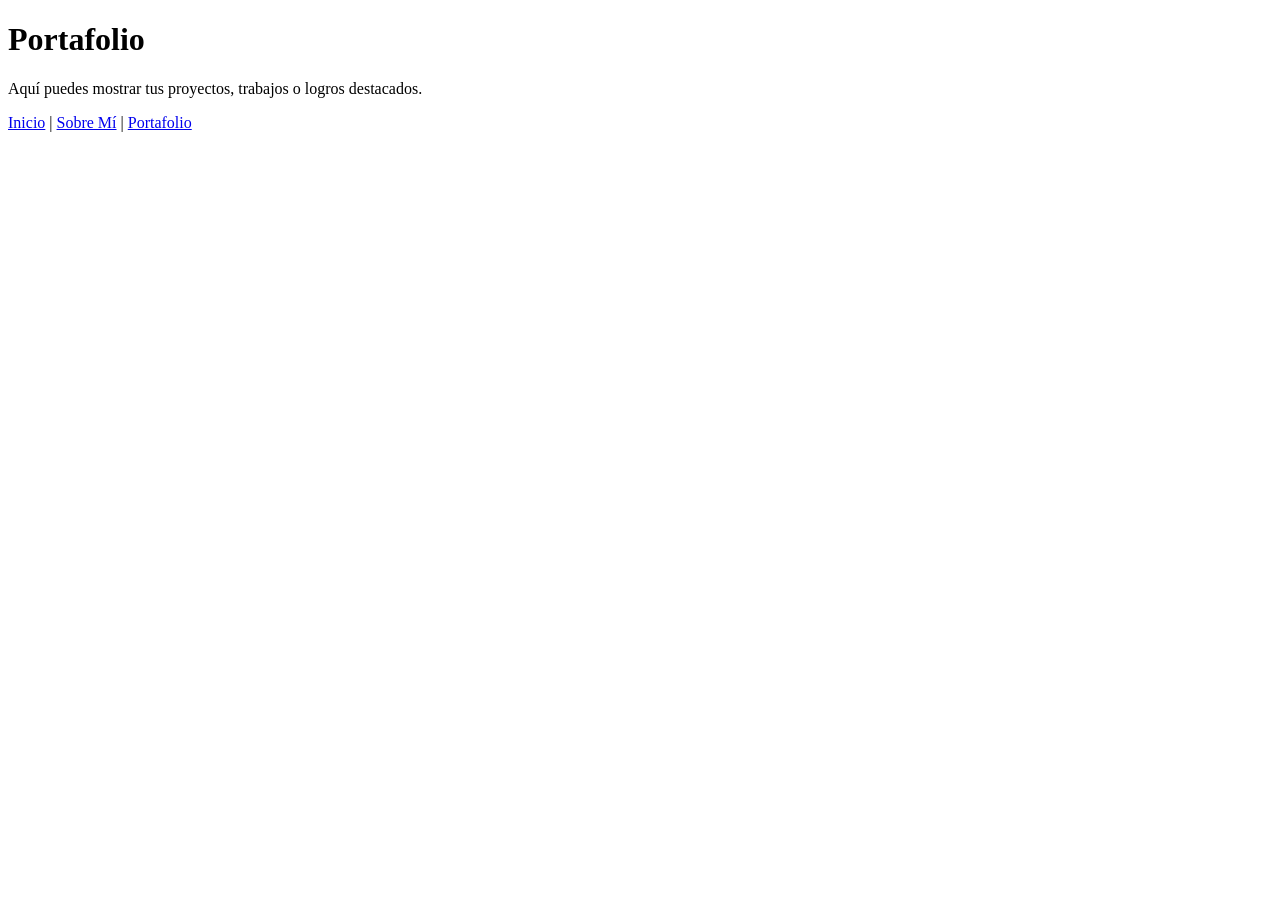
==== portafolio.html @ e0451aa1 "diseño 1" ====
<!DOCTYPE html>
<html lang="es">
<head>
    <meta charset="UTF-8">
    <meta name="viewport" content="width=device-width, initial-scale=1.0">
    <title>Portafolio Profesional</title>
</head>
<body>
    <h1>Portafolio</h1>
    <p>Aquí puedes mostrar tus proyectos, trabajos o logros destacados.</p>
    <nav>
        <a href="index.html">Inicio</a> |
        <a href="sobre-mi.html">Sobre Mí</a> |
        <a href="portafolio.html">Portafolio</a>
    </nav>
</body>
</html>
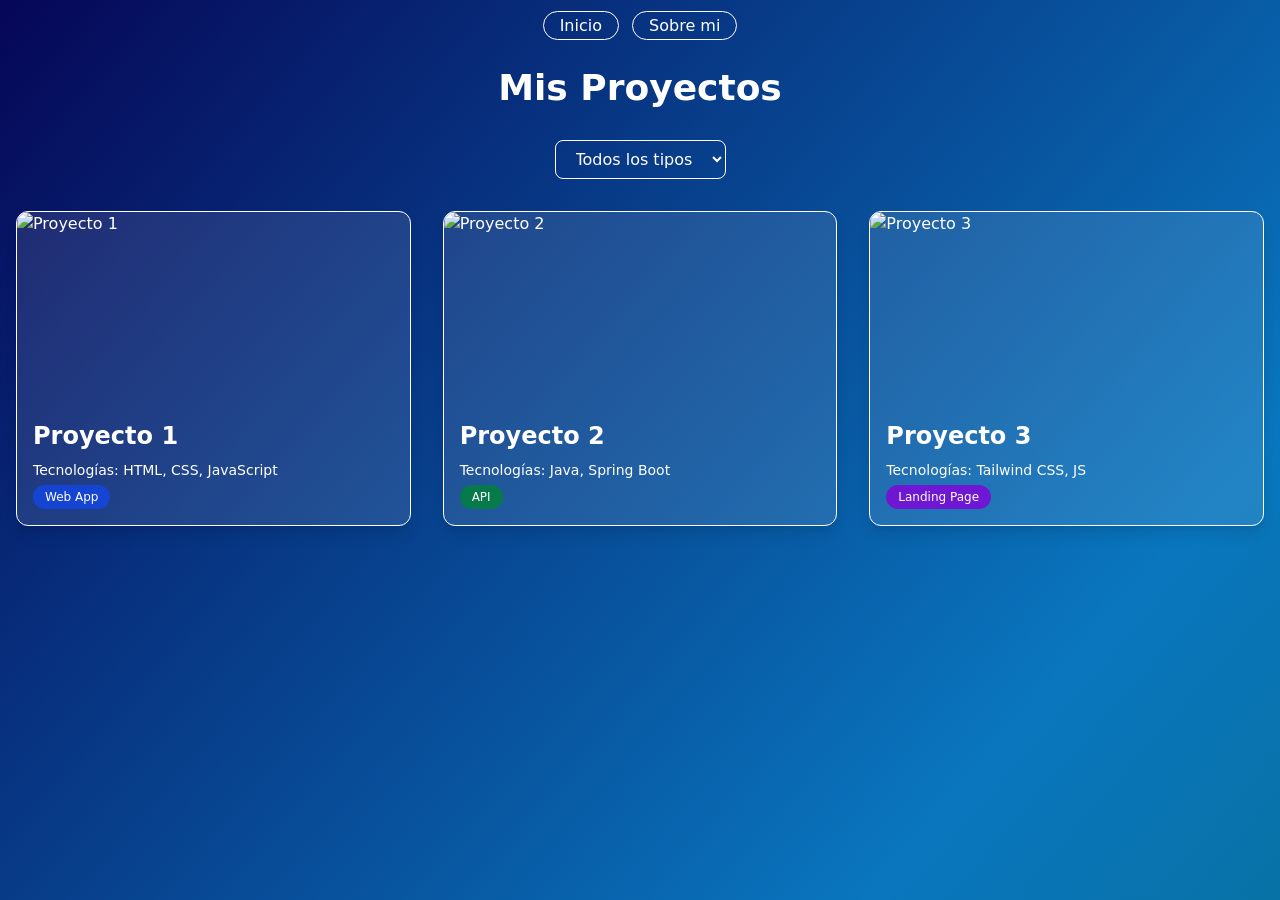
==== commit 8478d7a7: "version 1.3" ====
--- a/portafolio.html
+++ b/portafolio.html
@@ -1,17 +1,98 @@
 <!DOCTYPE html>
-<html lang="es">
+<html lang="en">
 <head>
     <meta charset="UTF-8">
     <meta name="viewport" content="width=device-width, initial-scale=1.0">
     <title>Portafolio Profesional</title>
+    <link rel="stylesheet" href="estilos/output.css">
+    <link href="https://fonts.googleapis.com/css2?family=Montserrat:wght@400;700&display=swap" rel="stylesheet">
+    <style>
+      .font-montserrat { font-family: 'Montserrat', sans-serif; }
+      /* Tailwind custom utilities para animación de fondo */
+      @layer utilities {
+        .bg-gradient-animated {
+          background: linear-gradient(131deg,#060657,#0976be,#04675d,#000000);
+          background-size: 240% 240%;
+        }
+        .animate-gradient-flow {
+          animation: gradient-animation 32s ease infinite;
+        }
+        @keyframes gradient-animation {
+          0% {
+            background-position: 0% 50%;
+          }
+          50% {
+            background-position: 100% 50%;
+          }
+          100% {
+            background-position: 0% 50%;
+          }
+        }
+      }
+    </style>
 </head>
-<body>
-    <h1>Portafolio</h1>
-    <p>Aquí puedes mostrar tus proyectos, trabajos o logros destacados.</p>
-    <nav>
-        <a href="index.html">Inicio</a> |
-        <a href="sobre-mi.html">Sobre Mí</a> |
-        <a href="portafolio.html">Portafolio</a>
-    </nav>
+
+<body class="min-h-screen bg-gradient-animated animate-gradient-flow w-full h-screen font-sans text-white">
+     <div class="flex flex-col items-center text-center h-5 justify-center gap-6">
+         <nav class="mt-8">
+        <a href="index.html" class="px-4 py-1 border border-white rounded-full bg-transparent text-white transition-colors duration-200 hover:bg-white hover:text-blue-900 mr-2">Inicio</a>
+        <a href="sobre-mi.html" class="px-4 py-1 border border-white rounded-full bg-transparent text-white transition-colors duration-200 hover:bg-white hover:text-blue-900">Sobre mi</a>
+      </nav>
+     </div>
+  <div class="container mx-auto py-12 px-4">
+    <h1 class="text-4xl font-bold mb-8 text-center">Mis Proyectos</h1>
+    <div class="flex justify-center mb-8">
+      <select id="filtro-tipo" class="px-4 py-2 rounded-lg border border-white bg-transparent text-white focus:outline-none">
+        <option value="todos">Todos los tipos</option>
+        <option value="Web App">Web App</option>
+        <option value="API">API</option>
+        <option value="Landing Page">Landing Page</option>
+      </select>
+    </div>
+    <div id="proyectos-grid" class="grid grid-cols-1 md:grid-cols-2 lg:grid-cols-3 gap-8">
+      <!-- Tarjeta Proyecto 1 -->
+      <a href="proyecto1.html" data-tipo="Web App" class="proyecto block bg-white/10 border border-white rounded-xl overflow-hidden shadow-lg hover:scale-105 transition-transform cursor-pointer">
+        <img src="./estilos/proyecto1.jpg" alt="Proyecto 1" class="w-full h-48 object-cover">
+        <div class="p-4">
+          <h2 class="text-2xl font-bold mb-2">Proyecto 1</h2>
+          <p class="text-sm mb-1">Tecnologías: HTML, CSS, JavaScript</p>
+          <span class="inline-block bg-blue-700/80 text-white text-xs px-3 py-1 rounded-full">Web App</span>
+        </div>
+      </a>
+      <!-- Tarjeta Proyecto 2 -->
+      <a href="proyecto2.html" data-tipo="API" class="proyecto block bg-white/10 border border-white rounded-xl overflow-hidden shadow-lg hover:scale-105 transition-transform cursor-pointer">
+        <img src="./estilos/proyecto2.jpg" alt="Proyecto 2" class="w-full h-48 object-cover">
+        <div class="p-4">
+          <h2 class="text-2xl font-bold mb-2">Proyecto 2</h2>
+          <p class="text-sm mb-1">Tecnologías: Java, Spring Boot</p>
+          <span class="inline-block bg-green-700/80 text-white text-xs px-3 py-1 rounded-full">API</span>
+        </div>
+      </a>
+      <!-- Tarjeta Proyecto 3 -->
+      <a href="proyecto3.html" data-tipo="Landing Page" class="proyecto block bg-white/10 border border-white rounded-xl overflow-hidden shadow-lg hover:scale-105 transition-transform cursor-pointer">
+        <img src="./estilos/proyecto3.jpg" alt="Proyecto 3" class="w-full h-48 object-cover">
+        <div class="p-4">
+          <h2 class="text-2xl font-bold mb-2">Proyecto 3</h2>
+          <p class="text-sm mb-1">Tecnologías: Tailwind CSS, JS</p>
+          <span class="inline-block bg-purple-700/80 text-white text-xs px-3 py-1 rounded-full">Landing Page</span>
+        </div>
+      </a>
+      <!-- Puedes duplicar y personalizar más tarjetas -->
+    </div>
+  </div>
+  <script>
+    document.getElementById('filtro-tipo').addEventListener('change', function() {
+      const tipo = this.value;
+      document.querySelectorAll('.proyecto').forEach(card => {
+        if (tipo === 'todos' || card.getAttribute('data-tipo') === tipo) {
+          card.style.display = '';
+        } else {
+          card.style.display = 'none';
+        }
+      });
+    });
+  </script>
 </body>
-</html>
+    
+</body>
+</html>
--- a/estilos/output.css
+++ b/estilos/output.css
@@ -0,0 +1,1140 @@
+/*! tailwindcss v4.1.11 | MIT License | https://tailwindcss.com */
+@layer properties;
+@layer theme, base, components, utilities;
+@layer theme {
+  :root, :host {
+    --font-sans: ui-sans-serif, system-ui, sans-serif, "Apple Color Emoji",
+      "Segoe UI Emoji", "Segoe UI Symbol", "Noto Color Emoji";
+    --font-mono: ui-monospace, SFMono-Regular, Menlo, Monaco, Consolas, "Liberation Mono",
+      "Courier New", monospace;
+    --color-amber-300: oklch(87.9% 0.169 91.605);
+    --color-yellow-400: oklch(85.2% 0.199 91.936);
+    --color-green-700: oklch(52.7% 0.154 150.069);
+    --color-cyan-400: oklch(78.9% 0.154 211.53);
+    --color-cyan-500: oklch(71.5% 0.143 215.221);
+    --color-blue-300: oklch(80.9% 0.105 251.813);
+    --color-blue-600: oklch(54.6% 0.245 262.881);
+    --color-blue-700: oklch(48.8% 0.243 264.376);
+    --color-blue-900: oklch(37.9% 0.146 265.522);
+    --color-purple-700: oklch(49.6% 0.265 301.924);
+    --color-pink-500: oklch(65.6% 0.241 354.308);
+    --color-gray-50: oklch(98.5% 0.002 247.839);
+    --color-gray-200: oklch(92.8% 0.006 264.531);
+    --color-gray-400: oklch(70.7% 0.022 261.325);
+    --color-gray-800: oklch(27.8% 0.033 256.848);
+    --color-black: #000;
+    --color-white: #fff;
+    --spacing: 0.25rem;
+    --container-xl: 36rem;
+    --container-2xl: 42rem;
+    --container-3xl: 48rem;
+    --container-4xl: 56rem;
+    --container-7xl: 80rem;
+    --text-xs: 0.75rem;
+    --text-xs--line-height: calc(1 / 0.75);
+    --text-sm: 0.875rem;
+    --text-sm--line-height: calc(1.25 / 0.875);
+    --text-lg: 1.125rem;
+    --text-lg--line-height: calc(1.75 / 1.125);
+    --text-xl: 1.25rem;
+    --text-xl--line-height: calc(1.75 / 1.25);
+    --text-2xl: 1.5rem;
+    --text-2xl--line-height: calc(2 / 1.5);
+    --text-4xl: 2.25rem;
+    --text-4xl--line-height: calc(2.5 / 2.25);
+    --text-5xl: 3rem;
+    --text-5xl--line-height: 1;
+    --font-weight-bold: 700;
+    --radius-sm: 0.25rem;
+    --radius-lg: 0.5rem;
+    --radius-xl: 0.75rem;
+    --radius-2xl: 1rem;
+    --default-transition-duration: 150ms;
+    --default-transition-timing-function: cubic-bezier(0.4, 0, 0.2, 1);
+    --default-font-family: var(--font-sans);
+    --default-mono-font-family: var(--font-mono);
+  }
+}
+@layer base {
+  *, ::after, ::before, ::backdrop, ::file-selector-button {
+    box-sizing: border-box;
+    margin: 0;
+    padding: 0;
+    border: 0 solid;
+  }
+  html, :host {
+    line-height: 1.5;
+    -webkit-text-size-adjust: 100%;
+    tab-size: 4;
+    font-family: var(--default-font-family, ui-sans-serif, system-ui, sans-serif, "Apple Color Emoji", "Segoe UI Emoji", "Segoe UI Symbol", "Noto Color Emoji");
+    font-feature-settings: var(--default-font-feature-settings, normal);
+    font-variation-settings: var(--default-font-variation-settings, normal);
+    -webkit-tap-highlight-color: transparent;
+  }
+  hr {
+    height: 0;
+    color: inherit;
+    border-top-width: 1px;
+  }
+  abbr:where([title]) {
+    -webkit-text-decoration: underline dotted;
+    text-decoration: underline dotted;
+  }
+  h1, h2, h3, h4, h5, h6 {
+    font-size: inherit;
+    font-weight: inherit;
+  }
+  a {
+    color: inherit;
+    -webkit-text-decoration: inherit;
+    text-decoration: inherit;
+  }
+  b, strong {
+    font-weight: bolder;
+  }
+  code, kbd, samp, pre {
+    font-family: var(--default-mono-font-family, ui-monospace, SFMono-Regular, Menlo, Monaco, Consolas, "Liberation Mono", "Courier New", monospace);
+    font-feature-settings: var(--default-mono-font-feature-settings, normal);
+    font-variation-settings: var(--default-mono-font-variation-settings, normal);
+    font-size: 1em;
+  }
+  small {
+    font-size: 80%;
+  }
+  sub, sup {
+    font-size: 75%;
+    line-height: 0;
+    position: relative;
+    vertical-align: baseline;
+  }
+  sub {
+    bottom: -0.25em;
+  }
+  sup {
+    top: -0.5em;
+  }
+  table {
+    text-indent: 0;
+    border-color: inherit;
+    border-collapse: collapse;
+  }
+  :-moz-focusring {
+    outline: auto;
+  }
+  progress {
+    vertical-align: baseline;
+  }
+  summary {
+    display: list-item;
+  }
+  ol, ul, menu {
+    list-style: none;
+  }
+  img, svg, video, canvas, audio, iframe, embed, object {
+    display: block;
+    vertical-align: middle;
+  }
+  img, video {
+    max-width: 100%;
+    height: auto;
+  }
+  button, input, select, optgroup, textarea, ::file-selector-button {
+    font: inherit;
+    font-feature-settings: inherit;
+    font-variation-settings: inherit;
+    letter-spacing: inherit;
+    color: inherit;
+    border-radius: 0;
+    background-color: transparent;
+    opacity: 1;
+  }
+  :where(select:is([multiple], [size])) optgroup {
+    font-weight: bolder;
+  }
+  :where(select:is([multiple], [size])) optgroup option {
+    padding-inline-start: 20px;
+  }
+  ::file-selector-button {
+    margin-inline-end: 4px;
+  }
+  ::placeholder {
+    opacity: 1;
+  }
+  @supports (not (-webkit-appearance: -apple-pay-button))  or (contain-intrinsic-size: 1px) {
+    ::placeholder {
+      color: currentcolor;
+      @supports (color: color-mix(in lab, red, red)) {
+        color: color-mix(in oklab, currentcolor 50%, transparent);
+      }
+    }
+  }
+  textarea {
+    resize: vertical;
+  }
+  ::-webkit-search-decoration {
+    -webkit-appearance: none;
+  }
+  ::-webkit-date-and-time-value {
+    min-height: 1lh;
+    text-align: inherit;
+  }
+  ::-webkit-datetime-edit {
+    display: inline-flex;
+  }
+  ::-webkit-datetime-edit-fields-wrapper {
+    padding: 0;
+  }
+  ::-webkit-datetime-edit, ::-webkit-datetime-edit-year-field, ::-webkit-datetime-edit-month-field, ::-webkit-datetime-edit-day-field, ::-webkit-datetime-edit-hour-field, ::-webkit-datetime-edit-minute-field, ::-webkit-datetime-edit-second-field, ::-webkit-datetime-edit-millisecond-field, ::-webkit-datetime-edit-meridiem-field {
+    padding-block: 0;
+  }
+  :-moz-ui-invalid {
+    box-shadow: none;
+  }
+  button, input:where([type="button"], [type="reset"], [type="submit"]), ::file-selector-button {
+    appearance: button;
+  }
+  ::-webkit-inner-spin-button, ::-webkit-outer-spin-button {
+    height: auto;
+  }
+  [hidden]:where(:not([hidden="until-found"])) {
+    display: none !important;
+  }
+}
+@layer utilities {
+  .fixed {
+    position: fixed;
+  }
+  .bottom-0 {
+    bottom: calc(var(--spacing) * 0);
+  }
+  .left-0 {
+    left: calc(var(--spacing) * 0);
+  }
+  .z-10 {
+    z-index: 10;
+  }
+  .container {
+    width: 100%;
+    @media (width >= 40rem) {
+      max-width: 40rem;
+    }
+    @media (width >= 48rem) {
+      max-width: 48rem;
+    }
+    @media (width >= 64rem) {
+      max-width: 64rem;
+    }
+    @media (width >= 80rem) {
+      max-width: 80rem;
+    }
+    @media (width >= 96rem) {
+      max-width: 96rem;
+    }
+  }
+  .mx-1 {
+    margin-inline: calc(var(--spacing) * 1);
+  }
+  .mx-auto {
+    margin-inline: auto;
+  }
+  .my-1 {
+    margin-block: calc(var(--spacing) * 1);
+  }
+  .my-2 {
+    margin-block: calc(var(--spacing) * 2);
+  }
+  .my-6 {
+    margin-block: calc(var(--spacing) * 6);
+  }
+  .mt-2 {
+    margin-top: calc(var(--spacing) * 2);
+  }
+  .mt-4 {
+    margin-top: calc(var(--spacing) * 4);
+  }
+  .mt-8 {
+    margin-top: calc(var(--spacing) * 8);
+  }
+  .mt-20 {
+    margin-top: calc(var(--spacing) * 20);
+  }
+  .mt-44 {
+    margin-top: calc(var(--spacing) * 44);
+  }
+  .mr-2 {
+    margin-right: calc(var(--spacing) * 2);
+  }
+  .mr-3 {
+    margin-right: calc(var(--spacing) * 3);
+  }
+  .mb-1 {
+    margin-bottom: calc(var(--spacing) * 1);
+  }
+  .mb-2 {
+    margin-bottom: calc(var(--spacing) * 2);
+  }
+  .mb-4 {
+    margin-bottom: calc(var(--spacing) * 4);
+  }
+  .mb-6 {
+    margin-bottom: calc(var(--spacing) * 6);
+  }
+  .mb-8 {
+    margin-bottom: calc(var(--spacing) * 8);
+  }
+  .mb-\[25px\] {
+    margin-bottom: 25px;
+  }
+  .block {
+    display: block;
+  }
+  .flex {
+    display: flex;
+  }
+  .grid {
+    display: grid;
+  }
+  .hidden {
+    display: none;
+  }
+  .inline-block {
+    display: inline-block;
+  }
+  .table {
+    display: table;
+  }
+  .h-1 {
+    height: calc(var(--spacing) * 1);
+  }
+  .h-4 {
+    height: calc(var(--spacing) * 4);
+  }
+  .h-5 {
+    height: calc(var(--spacing) * 5);
+  }
+  .h-6 {
+    height: calc(var(--spacing) * 6);
+  }
+  .h-10 {
+    height: calc(var(--spacing) * 10);
+  }
+  .h-12 {
+    height: calc(var(--spacing) * 12);
+  }
+  .h-20 {
+    height: calc(var(--spacing) * 20);
+  }
+  .h-28 {
+    height: calc(var(--spacing) * 28);
+  }
+  .h-30 {
+    height: calc(var(--spacing) * 30);
+  }
+  .h-32 {
+    height: calc(var(--spacing) * 32);
+  }
+  .h-40 {
+    height: calc(var(--spacing) * 40);
+  }
+  .h-48 {
+    height: calc(var(--spacing) * 48);
+  }
+  .h-60 {
+    height: calc(var(--spacing) * 60);
+  }
+  .h-80 {
+    height: calc(var(--spacing) * 80);
+  }
+  .h-96 {
+    height: calc(var(--spacing) * 96);
+  }
+  .h-100 {
+    height: calc(var(--spacing) * 100);
+  }
+  .h-442 {
+    height: calc(var(--spacing) * 442);
+  }
+  .h-\[30rem\] {
+    height: 30rem;
+  }
+  .h-full {
+    height: 100%;
+  }
+  .h-screen {
+    height: 100vh;
+  }
+  .min-h-screen {
+    min-height: 100vh;
+  }
+  .w-2 {
+    width: calc(var(--spacing) * 2);
+  }
+  .w-2xl {
+    width: var(--container-2xl);
+  }
+  .w-3xl {
+    width: var(--container-3xl);
+  }
+  .w-4xl {
+    width: var(--container-4xl);
+  }
+  .w-5 {
+    width: calc(var(--spacing) * 5);
+  }
+  .w-6 {
+    width: calc(var(--spacing) * 6);
+  }
+  .w-7xl {
+    width: var(--container-7xl);
+  }
+  .w-10 {
+    width: calc(var(--spacing) * 10);
+  }
+  .w-12 {
+    width: calc(var(--spacing) * 12);
+  }
+  .w-20 {
+    width: calc(var(--spacing) * 20);
+  }
+  .w-28 {
+    width: calc(var(--spacing) * 28);
+  }
+  .w-32 {
+    width: calc(var(--spacing) * 32);
+  }
+  .w-40 {
+    width: calc(var(--spacing) * 40);
+  }
+  .w-60 {
+    width: calc(var(--spacing) * 60);
+  }
+  .w-80 {
+    width: calc(var(--spacing) * 80);
+  }
+  .w-\[25rem\] {
+    width: 25rem;
+  }
+  .w-fit {
+    width: fit-content;
+  }
+  .w-full {
+    width: 100%;
+  }
+  .w-max {
+    width: max-content;
+  }
+  .max-w-2xl {
+    max-width: var(--container-2xl);
+  }
+  .max-w-3xl {
+    max-width: var(--container-3xl);
+  }
+  .max-w-6 {
+    max-width: calc(var(--spacing) * 6);
+  }
+  .max-w-7xl {
+    max-width: var(--container-7xl);
+  }
+  .max-w-60 {
+    max-width: calc(var(--spacing) * 60);
+  }
+  .max-w-85 {
+    max-width: calc(var(--spacing) * 85);
+  }
+  .max-w-96 {
+    max-width: calc(var(--spacing) * 96);
+  }
+  .max-w-xl {
+    max-width: var(--container-xl);
+  }
+  .border-collapse {
+    border-collapse: collapse;
+  }
+  .cursor-pointer {
+    cursor: pointer;
+  }
+  .resize {
+    resize: both;
+  }
+  .list-inside {
+    list-style-position: inside;
+  }
+  .list-decimal {
+    list-style-type: decimal;
+  }
+  .list-disc {
+    list-style-type: disc;
+  }
+  .grid-cols-1 {
+    grid-template-columns: repeat(1, minmax(0, 1fr));
+  }
+  .flex-col {
+    flex-direction: column;
+  }
+  .items-center {
+    align-items: center;
+  }
+  .items-start {
+    align-items: flex-start;
+  }
+  .justify-center {
+    justify-content: center;
+  }
+  .gap-2 {
+    gap: calc(var(--spacing) * 2);
+  }
+  .gap-4 {
+    gap: calc(var(--spacing) * 4);
+  }
+  .gap-6 {
+    gap: calc(var(--spacing) * 6);
+  }
+  .gap-8 {
+    gap: calc(var(--spacing) * 8);
+  }
+  .overflow-hidden {
+    overflow: hidden;
+  }
+  .rounded {
+    border-radius: 0.25rem;
+  }
+  .rounded-full {
+    border-radius: calc(infinity * 1px);
+  }
+  .rounded-lg {
+    border-radius: var(--radius-lg);
+  }
+  .rounded-xl {
+    border-radius: var(--radius-xl);
+  }
+  .rounded-l-2xl {
+    border-top-left-radius: var(--radius-2xl);
+    border-bottom-left-radius: var(--radius-2xl);
+  }
+  .rounded-l-xl {
+    border-top-left-radius: var(--radius-xl);
+    border-bottom-left-radius: var(--radius-xl);
+  }
+  .rounded-r {
+    border-top-right-radius: 0.25rem;
+    border-bottom-right-radius: 0.25rem;
+  }
+  .rounded-r-2xl {
+    border-top-right-radius: var(--radius-2xl);
+    border-bottom-right-radius: var(--radius-2xl);
+  }
+  .rounded-tr-sm {
+    border-top-right-radius: var(--radius-sm);
+  }
+  .rounded-b-full {
+    border-bottom-right-radius: calc(infinity * 1px);
+    border-bottom-left-radius: calc(infinity * 1px);
+  }
+  .border {
+    border-style: var(--tw-border-style);
+    border-width: 1px;
+  }
+  .border-4 {
+    border-style: var(--tw-border-style);
+    border-width: 4px;
+  }
+  .border-white {
+    border-color: var(--color-white);
+  }
+  .border-b-gray-50 {
+    border-bottom-color: var(--color-gray-50);
+  }
+  .border-b-gray-200 {
+    border-bottom-color: var(--color-gray-200);
+  }
+  .bg-amber-300 {
+    background-color: var(--color-amber-300);
+  }
+  .bg-black {
+    background-color: var(--color-black);
+  }
+  .bg-blue-300 {
+    background-color: var(--color-blue-300);
+  }
+  .bg-blue-600 {
+    background-color: var(--color-blue-600);
+  }
+  .bg-blue-700 {
+    background-color: var(--color-blue-700);
+  }
+  .bg-blue-700\/80 {
+    background-color: color-mix(in srgb, oklch(48.8% 0.243 264.376) 80%, transparent);
+    @supports (color: color-mix(in lab, red, red)) {
+      background-color: color-mix(in oklab, var(--color-blue-700) 80%, transparent);
+    }
+  }
+  .bg-cyan-400 {
+    background-color: var(--color-cyan-400);
+  }
+  .bg-cyan-400\/80 {
+    background-color: color-mix(in srgb, oklch(78.9% 0.154 211.53) 80%, transparent);
+    @supports (color: color-mix(in lab, red, red)) {
+      background-color: color-mix(in oklab, var(--color-cyan-400) 80%, transparent);
+    }
+  }
+  .bg-cyan-500 {
+    background-color: var(--color-cyan-500);
+  }
+  .bg-gray-800 {
+    background-color: var(--color-gray-800);
+  }
+  .bg-green-700 {
+    background-color: var(--color-green-700);
+  }
+  .bg-green-700\/80 {
+    background-color: color-mix(in srgb, oklch(52.7% 0.154 150.069) 80%, transparent);
+    @supports (color: color-mix(in lab, red, red)) {
+      background-color: color-mix(in oklab, var(--color-green-700) 80%, transparent);
+    }
+  }
+  .bg-purple-700 {
+    background-color: var(--color-purple-700);
+  }
+  .bg-purple-700\/80 {
+    background-color: color-mix(in srgb, oklch(49.6% 0.265 301.924) 80%, transparent);
+    @supports (color: color-mix(in lab, red, red)) {
+      background-color: color-mix(in oklab, var(--color-purple-700) 80%, transparent);
+    }
+  }
+  .bg-transparent {
+    background-color: transparent;
+  }
+  .bg-white {
+    background-color: var(--color-white);
+  }
+  .bg-white\/10 {
+    background-color: color-mix(in srgb, #fff 10%, transparent);
+    @supports (color: color-mix(in lab, red, red)) {
+      background-color: color-mix(in oklab, var(--color-white) 10%, transparent);
+    }
+  }
+  .bg-gradient-to-tr {
+    --tw-gradient-position: to top right in oklab;
+    background-image: linear-gradient(var(--tw-gradient-stops));
+  }
+  .bg-\[radial-gradient\(circle_at_50\%_50\%\,_\#000_0\%\,_\#0a2342_60\%\,_\#3a8dde_100\%\)\] {
+    background-image: radial-gradient(circle at 50% 50%, #000 0%, #0a2342 60%, #3a8dde 100%);
+  }
+  .bg-\[radial-gradient\(circle_at_50\%_50\%\,_\#3a8dde_0\%\,_\#0a2342_60\%\,_\#000_100\%\)\] {
+    background-image: radial-gradient(circle at 50% 50%, #3a8dde 0%, #0a2342 60%, #000 100%);
+  }
+  .bg-\[radial-gradient\(circle_at_50\%_50\%\,_\#4fd1ff_0\%\,_\#3a8dde_50\%\,_\#0a2342_100\%\)\] {
+    background-image: radial-gradient(circle at 50% 50%, #4fd1ff 0%, #3a8dde 50%, #0a2342 100%);
+  }
+  .from-pink-500 {
+    --tw-gradient-from: var(--color-pink-500);
+    --tw-gradient-stops: var(--tw-gradient-via-stops, var(--tw-gradient-position), var(--tw-gradient-from) var(--tw-gradient-from-position), var(--tw-gradient-to) var(--tw-gradient-to-position));
+  }
+  .to-yellow-400 {
+    --tw-gradient-to: var(--color-yellow-400);
+    --tw-gradient-stops: var(--tw-gradient-via-stops, var(--tw-gradient-position), var(--tw-gradient-from) var(--tw-gradient-from-position), var(--tw-gradient-to) var(--tw-gradient-to-position));
+  }
+  .mask-y-to-2 {
+    mask-image: var(--tw-mask-linear), var(--tw-mask-radial), var(--tw-mask-conic);
+    mask-composite: intersect;
+    --tw-mask-linear: var(--tw-mask-left), var(--tw-mask-right), var(--tw-mask-bottom), var(--tw-mask-top);
+    --tw-mask-top: linear-gradient(to top, var(--tw-mask-top-from-color) var(--tw-mask-top-from-position), var(--tw-mask-top-to-color) var(--tw-mask-top-to-position));
+    --tw-mask-top-to-position: calc(var(--spacing) * 2);
+    --tw-mask-bottom: linear-gradient(to bottom, var(--tw-mask-bottom-from-color) var(--tw-mask-bottom-from-position), var(--tw-mask-bottom-to-color) var(--tw-mask-bottom-to-position));
+    --tw-mask-bottom-to-position: calc(var(--spacing) * 2);
+  }
+  .object-cover {
+    object-fit: cover;
+  }
+  .p-1 {
+    padding: calc(var(--spacing) * 1);
+  }
+  .p-4 {
+    padding: calc(var(--spacing) * 4);
+  }
+  .p-6 {
+    padding: calc(var(--spacing) * 6);
+  }
+  .px-3 {
+    padding-inline: calc(var(--spacing) * 3);
+  }
+  .px-4 {
+    padding-inline: calc(var(--spacing) * 4);
+  }
+  .px-6 {
+    padding-inline: calc(var(--spacing) * 6);
+  }
+  .px-8 {
+    padding-inline: calc(var(--spacing) * 8);
+  }
+  .py-1 {
+    padding-block: calc(var(--spacing) * 1);
+  }
+  .py-2 {
+    padding-block: calc(var(--spacing) * 2);
+  }
+  .py-12 {
+    padding-block: calc(var(--spacing) * 12);
+  }
+  .pb-8 {
+    padding-bottom: calc(var(--spacing) * 8);
+  }
+  .text-center {
+    text-align: center;
+  }
+  .text-left {
+    text-align: left;
+  }
+  .font-sans {
+    font-family: var(--font-sans);
+  }
+  .text-2xl {
+    font-size: var(--text-2xl);
+    line-height: var(--tw-leading, var(--text-2xl--line-height));
+  }
+  .text-4xl {
+    font-size: var(--text-4xl);
+    line-height: var(--tw-leading, var(--text-4xl--line-height));
+  }
+  .text-5xl {
+    font-size: var(--text-5xl);
+    line-height: var(--tw-leading, var(--text-5xl--line-height));
+  }
+  .text-lg {
+    font-size: var(--text-lg);
+    line-height: var(--tw-leading, var(--text-lg--line-height));
+  }
+  .text-sm {
+    font-size: var(--text-sm);
+    line-height: var(--tw-leading, var(--text-sm--line-height));
+  }
+  .text-xl {
+    font-size: var(--text-xl);
+    line-height: var(--tw-leading, var(--text-xl--line-height));
+  }
+  .text-xs {
+    font-size: var(--text-xs);
+    line-height: var(--tw-leading, var(--text-xs--line-height));
+  }
+  .font-bold {
+    --tw-font-weight: var(--font-weight-bold);
+    font-weight: var(--font-weight-bold);
+  }
+  .break-keep {
+    word-break: keep-all;
+  }
+  .text-gray-400 {
+    color: var(--color-gray-400);
+  }
+  .text-white {
+    color: var(--color-white);
+  }
+  .underline {
+    text-decoration-line: underline;
+  }
+  .shadow-lg {
+    --tw-shadow: 0 10px 15px -3px var(--tw-shadow-color, rgb(0 0 0 / 0.1)), 0 4px 6px -4px var(--tw-shadow-color, rgb(0 0 0 / 0.1));
+    box-shadow: var(--tw-inset-shadow), var(--tw-inset-ring-shadow), var(--tw-ring-offset-shadow), var(--tw-ring-shadow), var(--tw-shadow);
+  }
+  .outline {
+    outline-style: var(--tw-outline-style);
+    outline-width: 1px;
+  }
+  .transition-colors {
+    transition-property: color, background-color, border-color, outline-color, text-decoration-color, fill, stroke, --tw-gradient-from, --tw-gradient-via, --tw-gradient-to;
+    transition-timing-function: var(--tw-ease, var(--default-transition-timing-function));
+    transition-duration: var(--tw-duration, var(--default-transition-duration));
+  }
+  .transition-transform {
+    transition-property: transform, translate, scale, rotate;
+    transition-timing-function: var(--tw-ease, var(--default-transition-timing-function));
+    transition-duration: var(--tw-duration, var(--default-transition-duration));
+  }
+  .duration-200 {
+    --tw-duration: 200ms;
+    transition-duration: 200ms;
+  }
+  .hover\:scale-105 {
+    &:hover {
+      @media (hover: hover) {
+        --tw-scale-x: 105%;
+        --tw-scale-y: 105%;
+        --tw-scale-z: 105%;
+        scale: var(--tw-scale-x) var(--tw-scale-y);
+      }
+    }
+  }
+  .hover\:scale-110 {
+    &:hover {
+      @media (hover: hover) {
+        --tw-scale-x: 110%;
+        --tw-scale-y: 110%;
+        --tw-scale-z: 110%;
+        scale: var(--tw-scale-x) var(--tw-scale-y);
+      }
+    }
+  }
+  .hover\:bg-white {
+    &:hover {
+      @media (hover: hover) {
+        background-color: var(--color-white);
+      }
+    }
+  }
+  .hover\:text-blue-900 {
+    &:hover {
+      @media (hover: hover) {
+        color: var(--color-blue-900);
+      }
+    }
+  }
+  .hover\:underline {
+    &:hover {
+      @media (hover: hover) {
+        text-decoration-line: underline;
+      }
+    }
+  }
+  .focus\:outline-none {
+    &:focus {
+      --tw-outline-style: none;
+      outline-style: none;
+    }
+  }
+  .md\:w-2\/3 {
+    @media (width >= 48rem) {
+      width: calc(2/3 * 100%);
+    }
+  }
+  .md\:w-72 {
+    @media (width >= 48rem) {
+      width: calc(var(--spacing) * 72);
+    }
+  }
+  .md\:w-96 {
+    @media (width >= 48rem) {
+      width: calc(var(--spacing) * 96);
+    }
+  }
+  .md\:grid-cols-2 {
+    @media (width >= 48rem) {
+      grid-template-columns: repeat(2, minmax(0, 1fr));
+    }
+  }
+  .md\:flex-row {
+    @media (width >= 48rem) {
+      flex-direction: row;
+    }
+  }
+  .lg\:-mt-1 {
+    @media (width >= 64rem) {
+      margin-top: calc(var(--spacing) * -1);
+    }
+  }
+  .lg\:-mt-10 {
+    @media (width >= 64rem) {
+      margin-top: calc(var(--spacing) * -10);
+    }
+  }
+  .lg\:-mt-12 {
+    @media (width >= 64rem) {
+      margin-top: calc(var(--spacing) * -12);
+    }
+  }
+  .lg\:-mt-14 {
+    @media (width >= 64rem) {
+      margin-top: calc(var(--spacing) * -14);
+    }
+  }
+  .lg\:-mt-16 {
+    @media (width >= 64rem) {
+      margin-top: calc(var(--spacing) * -16);
+    }
+  }
+  .lg\:-mt-20 {
+    @media (width >= 64rem) {
+      margin-top: calc(var(--spacing) * -20);
+    }
+  }
+  .lg\:-mt-24 {
+    @media (width >= 64rem) {
+      margin-top: calc(var(--spacing) * -24);
+    }
+  }
+  .lg\:w-1\/2 {
+    @media (width >= 64rem) {
+      width: calc(1/2 * 100%);
+    }
+  }
+  .lg\:grid-cols-3 {
+    @media (width >= 64rem) {
+      grid-template-columns: repeat(3, minmax(0, 1fr));
+    }
+  }
+}
+@property --tw-border-style {
+  syntax: "*";
+  inherits: false;
+  initial-value: solid;
+}
+@property --tw-gradient-position {
+  syntax: "*";
+  inherits: false;
+}
+@property --tw-gradient-from {
+  syntax: "<color>";
+  inherits: false;
+  initial-value: #0000;
+}
+@property --tw-gradient-via {
+  syntax: "<color>";
+  inherits: false;
+  initial-value: #0000;
+}
+@property --tw-gradient-to {
+  syntax: "<color>";
+  inherits: false;
+  initial-value: #0000;
+}
+@property --tw-gradient-stops {
+  syntax: "*";
+  inherits: false;
+}
+@property --tw-gradient-via-stops {
+  syntax: "*";
+  inherits: false;
+}
+@property --tw-gradient-from-position {
+  syntax: "<length-percentage>";
+  inherits: false;
+  initial-value: 0%;
+}
+@property --tw-gradient-via-position {
+  syntax: "<length-percentage>";
+  inherits: false;
+  initial-value: 50%;
+}
+@property --tw-gradient-to-position {
+  syntax: "<length-percentage>";
+  inherits: false;
+  initial-value: 100%;
+}
+@property --tw-mask-linear {
+  syntax: "*";
+  inherits: false;
+  initial-value: linear-gradient(#fff, #fff);
+}
+@property --tw-mask-radial {
+  syntax: "*";
+  inherits: false;
+  initial-value: linear-gradient(#fff, #fff);
+}
+@property --tw-mask-conic {
+  syntax: "*";
+  inherits: false;
+  initial-value: linear-gradient(#fff, #fff);
+}
+@property --tw-mask-left {
+  syntax: "*";
+  inherits: false;
+  initial-value: linear-gradient(#fff, #fff);
+}
+@property --tw-mask-right {
+  syntax: "*";
+  inherits: false;
+  initial-value: linear-gradient(#fff, #fff);
+}
+@property --tw-mask-bottom {
+  syntax: "*";
+  inherits: false;
+  initial-value: linear-gradient(#fff, #fff);
+}
+@property --tw-mask-top {
+  syntax: "*";
+  inherits: false;
+  initial-value: linear-gradient(#fff, #fff);
+}
+@property --tw-mask-top-from-position {
+  syntax: "*";
+  inherits: false;
+  initial-value: 0%;
+}
+@property --tw-mask-top-to-position {
+  syntax: "*";
+  inherits: false;
+  initial-value: 100%;
+}
+@property --tw-mask-top-from-color {
+  syntax: "*";
+  inherits: false;
+  initial-value: black;
+}
+@property --tw-mask-top-to-color {
+  syntax: "*";
+  inherits: false;
+  initial-value: transparent;
+}
+@property --tw-mask-bottom-from-position {
+  syntax: "*";
+  inherits: false;
+  initial-value: 0%;
+}
+@property --tw-mask-bottom-to-position {
+  syntax: "*";
+  inherits: false;
+  initial-value: 100%;
+}
+@property --tw-mask-bottom-from-color {
+  syntax: "*";
+  inherits: false;
+  initial-value: black;
+}
+@property --tw-mask-bottom-to-color {
+  syntax: "*";
+  inherits: false;
+  initial-value: transparent;
+}
+@property --tw-font-weight {
+  syntax: "*";
+  inherits: false;
+}
+@property --tw-shadow {
+  syntax: "*";
+  inherits: false;
+  initial-value: 0 0 #0000;
+}
+@property --tw-shadow-color {
+  syntax: "*";
+  inherits: false;
+}
+@property --tw-shadow-alpha {
+  syntax: "<percentage>";
+  inherits: false;
+  initial-value: 100%;
+}
+@property --tw-inset-shadow {
+  syntax: "*";
+  inherits: false;
+  initial-value: 0 0 #0000;
+}
+@property --tw-inset-shadow-color {
+  syntax: "*";
+  inherits: false;
+}
+@property --tw-inset-shadow-alpha {
+  syntax: "<percentage>";
+  inherits: false;
+  initial-value: 100%;
+}
+@property --tw-ring-color {
+  syntax: "*";
+  inherits: false;
+}
+@property --tw-ring-shadow {
+  syntax: "*";
+  inherits: false;
+  initial-value: 0 0 #0000;
+}
+@property --tw-inset-ring-color {
+  syntax: "*";
+  inherits: false;
+}
+@property --tw-inset-ring-shadow {
+  syntax: "*";
+  inherits: false;
+  initial-value: 0 0 #0000;
+}
+@property --tw-ring-inset {
+  syntax: "*";
+  inherits: false;
+}
+@property --tw-ring-offset-width {
+  syntax: "<length>";
+  inherits: false;
+  initial-value: 0px;
+}
+@property --tw-ring-offset-color {
+  syntax: "*";
+  inherits: false;
+  initial-value: #fff;
+}
+@property --tw-ring-offset-shadow {
+  syntax: "*";
+  inherits: false;
+  initial-value: 0 0 #0000;
+}
+@property --tw-outline-style {
+  syntax: "*";
+  inherits: false;
+  initial-value: solid;
+}
+@property --tw-duration {
+  syntax: "*";
+  inherits: false;
+}
+@property --tw-scale-x {
+  syntax: "*";
+  inherits: false;
+  initial-value: 1;
+}
+@property --tw-scale-y {
+  syntax: "*";
+  inherits: false;
+  initial-value: 1;
+}
+@property --tw-scale-z {
+  syntax: "*";
+  inherits: false;
+  initial-value: 1;
+}
+@layer properties {
+  @supports ((-webkit-hyphens: none) and (not (margin-trim: inline))) or ((-moz-orient: inline) and (not (color:rgb(from red r g b)))) {
+    *, ::before, ::after, ::backdrop {
+      --tw-border-style: solid;
+      --tw-gradient-position: initial;
+      --tw-gradient-from: #0000;
+      --tw-gradient-via: #0000;
+      --tw-gradient-to: #0000;
+      --tw-gradient-stops: initial;
+      --tw-gradient-via-stops: initial;
+      --tw-gradient-from-position: 0%;
+      --tw-gradient-via-position: 50%;
+      --tw-gradient-to-position: 100%;
+      --tw-mask-linear: linear-gradient(#fff, #fff);
+      --tw-mask-radial: linear-gradient(#fff, #fff);
+      --tw-mask-conic: linear-gradient(#fff, #fff);
+      --tw-mask-left: linear-gradient(#fff, #fff);
+      --tw-mask-right: linear-gradient(#fff, #fff);
+      --tw-mask-bottom: linear-gradient(#fff, #fff);
+      --tw-mask-top: linear-gradient(#fff, #fff);
+      --tw-mask-top-from-position: 0%;
+      --tw-mask-top-to-position: 100%;
+      --tw-mask-top-from-color: black;
+      --tw-mask-top-to-color: transparent;
+      --tw-mask-bottom-from-position: 0%;
+      --tw-mask-bottom-to-position: 100%;
+      --tw-mask-bottom-from-color: black;
+      --tw-mask-bottom-to-color: transparent;
+      --tw-font-weight: initial;
+      --tw-shadow: 0 0 #0000;
+      --tw-shadow-color: initial;
+      --tw-shadow-alpha: 100%;
+      --tw-inset-shadow: 0 0 #0000;
+      --tw-inset-shadow-color: initial;
+      --tw-inset-shadow-alpha: 100%;
+      --tw-ring-color: initial;
+      --tw-ring-shadow: 0 0 #0000;
+      --tw-inset-ring-color: initial;
+      --tw-inset-ring-shadow: 0 0 #0000;
+      --tw-ring-inset: initial;
+      --tw-ring-offset-width: 0px;
+      --tw-ring-offset-color: #fff;
+      --tw-ring-offset-shadow: 0 0 #0000;
+      --tw-outline-style: solid;
+      --tw-duration: initial;
+      --tw-scale-x: 1;
+      --tw-scale-y: 1;
+      --tw-scale-z: 1;
+    }
+  }
+}
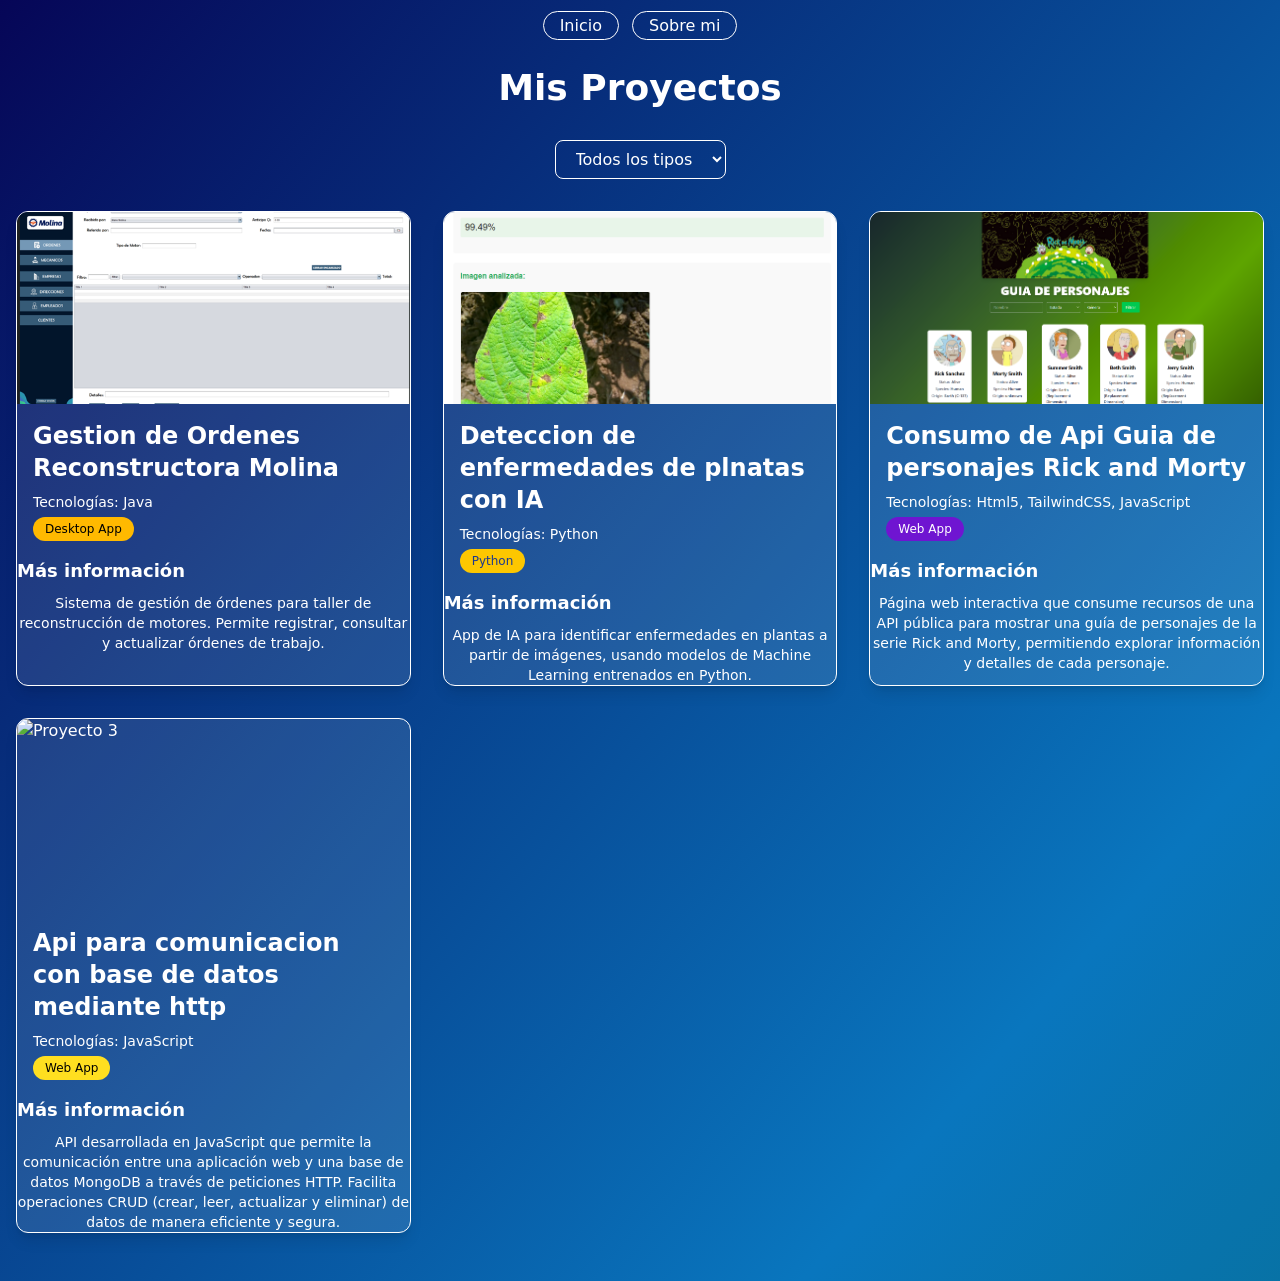
==== commit 171fb84c: "version 1.4" ====
--- a/portafolio.html
+++ b/portafolio.html
@@ -7,6 +7,11 @@
     <link rel="stylesheet" href="estilos/output.css">
     <link href="https://fonts.googleapis.com/css2?family=Montserrat:wght@400;700&display=swap" rel="stylesheet">
     <style>
+      
+      .proyecto:hover .proyecto-overlay {
+        opacity: 1;
+        pointer-events: auto;
+      }
       .font-montserrat { font-family: 'Montserrat', sans-serif; }
       /* Tailwind custom utilities para animación de fondo */
       @layer utilities {
@@ -32,7 +37,7 @@
     </style>
 </head>
 
-<body class="min-h-screen bg-gradient-animated animate-gradient-flow w-full h-screen font-sans text-white">
+<body class="min-h-screen bg-gradient-animated animate-gradient-flow w-full h-full font-sans text-white">
      <div class="flex flex-col items-center text-center h-5 justify-center gap-6">
          <nav class="mt-8">
         <a href="index.html" class="px-4 py-1 border border-white rounded-full bg-transparent text-white transition-colors duration-200 hover:bg-white hover:text-blue-900 mr-2">Inicio</a>
@@ -45,39 +50,64 @@
       <select id="filtro-tipo" class="px-4 py-2 rounded-lg border border-white bg-transparent text-white focus:outline-none">
         <option value="todos">Todos los tipos</option>
         <option value="Web App">Web App</option>
-        <option value="API">API</option>
+        <option value="Desktop App">Desktop App</option>
         <option value="Landing Page">Landing Page</option>
+        <option value="Python">Python</option>
       </select>
     </div>
     <div id="proyectos-grid" class="grid grid-cols-1 md:grid-cols-2 lg:grid-cols-3 gap-8">
-      <!-- Tarjeta Proyecto 1 -->
-      <a href="proyecto1.html" data-tipo="Web App" class="proyecto block bg-white/10 border border-white rounded-xl overflow-hidden shadow-lg hover:scale-105 transition-transform cursor-pointer">
-        <img src="./estilos/proyecto1.jpg" alt="Proyecto 1" class="w-full h-48 object-cover">
+      <!-- Tarjeta Proyecto Reconstructora Molina -->
+      <a href="./Proyectos/Gestion_ordenes_RM.html" data-tipo="Desktop App" class="proyecto relative block bg-white/10 border border-white rounded-xl overflow-hidden shadow-lg hover:scale-105 transition-transform cursor-pointer">
+        <img src="./estilos/proyecto gestion de ordenes reconstructora molina/foto 1.png" alt="Proyecto 1" class="w-full h-48 object-cover">
         <div class="p-4">
-          <h2 class="text-2xl font-bold mb-2">Proyecto 1</h2>
-          <p class="text-sm mb-1">Tecnologías: HTML, CSS, JavaScript</p>
-          <span class="inline-block bg-blue-700/80 text-white text-xs px-3 py-1 rounded-full">Web App</span>
+          <h2 class="text-2xl font-bold mb-2">Gestion de Ordenes Reconstructora Molina</h2>
+          <p class="text-sm mb-1">Tecnologías: Java</p>
+          <span class="inline-block bg-amber-400 text-black text-xs px-3 py-1 rounded-full">Desktop App</span>
+        </div>
+        <div class="proyecto-overlay">
+          <h3 class="text-lg font-bold mb-2">Más información</h3>
+          <p class="text-sm text-center">Sistema de gestión de órdenes para taller de reconstrucción de motores. Permite registrar, consultar y actualizar órdenes de trabajo.</p>
         </div>
       </a>
-      <!-- Tarjeta Proyecto 2 -->
-      <a href="proyecto2.html" data-tipo="API" class="proyecto block bg-white/10 border border-white rounded-xl overflow-hidden shadow-lg hover:scale-105 transition-transform cursor-pointer">
-        <img src="./estilos/proyecto2.jpg" alt="Proyecto 2" class="w-full h-48 object-cover">
+      <!-- Tarjeta Proyecto Enfermedades Con IA -->
+      <a href="./Proyectos/Deteccion-de-enfermedades.html" data-tipo="Python" class="proyecto relative block bg-white/10 border border-white rounded-xl overflow-hidden shadow-lg hover:scale-105 transition-transform cursor-pointer">
+        <img src="./estilos/deteccion de enfermedades/foto 4.png" alt="Proyecto 2" class="w-full h-48 object-cover">
         <div class="p-4">
-          <h2 class="text-2xl font-bold mb-2">Proyecto 2</h2>
-          <p class="text-sm mb-1">Tecnologías: Java, Spring Boot</p>
-          <span class="inline-block bg-green-700/80 text-white text-xs px-3 py-1 rounded-full">API</span>
+          <h2 class="text-2xl font-bold mb-2">Deteccion de enfermedades de plnatas con IA</h2>
+          <p class="text-sm mb-1">Tecnologías: Python</p>
+          <span class="inline-block bg-yellow-400 text-blue-900 text-xs px-3 py-1 rounded-full">Python</span>
+        </div>
+        <div class="proyecto-overlay">
+          <h3 class="text-lg font-bold mb-2">Más información</h3>
+          <p class="text-sm text-center">App de IA para identificar enfermedades en plantas a partir de imágenes, usando modelos de Machine Learning entrenados en Python.</p>
         </div>
       </a>
-      <!-- Tarjeta Proyecto 3 -->
-      <a href="proyecto3.html" data-tipo="Landing Page" class="proyecto block bg-white/10 border border-white rounded-xl overflow-hidden shadow-lg hover:scale-105 transition-transform cursor-pointer">
-        <img src="./estilos/proyecto3.jpg" alt="Proyecto 3" class="w-full h-48 object-cover">
+      <!-- Tarjeta Guia de personajes Rick and morty-->
+      <a href="./Proyectos/personajes.html" data-tipo="Web App" class="proyecto relative block bg-white/10 border border-white rounded-xl overflow-hidden shadow-lg hover:scale-105 transition-transform cursor-pointer">
+        <img src="./estilos/rick t morty/foto 5.png" alt="Proyecto 3" class="w-full h-48 object-cover">
         <div class="p-4">
-          <h2 class="text-2xl font-bold mb-2">Proyecto 3</h2>
-          <p class="text-sm mb-1">Tecnologías: Tailwind CSS, JS</p>
-          <span class="inline-block bg-purple-700/80 text-white text-xs px-3 py-1 rounded-full">Landing Page</span>
+          <h2 class="text-2xl font-bold mb-2">Consumo de Api Guia de personajes Rick and Morty</h2>
+          <p class="text-sm mb-1">Tecnologías: Html5, TailwindCSS, JavaScript</p>
+          <span class="inline-block bg-purple-700/80 text-white text-xs px-3 py-1 rounded-full">Web App</span>
+        </div>
+        <div class="proyecto-overlay">
+          <h3 class="text-lg font-bold mb-2">Más información</h3>
+          <p class="text-sm text-center">Página web interactiva que consume recursos de una API pública para mostrar una guía de personajes de la serie Rick and Morty, permitiendo explorar información y detalles de cada personaje.</p>
         </div>
       </a>
-      <!-- Puedes duplicar y personalizar más tarjetas -->
+      <!-- Tarjeta Proyecto 4 -->
+       <a href="./Proyectos/api-java-mongo.html" data-tipo="Web App" class="proyecto relative block bg-white/10 border border-white rounded-xl overflow-hidden shadow-lg hover:scale-105 transition-transform cursor-pointer">
+        <img src="" alt="Proyecto 3" class="w-full h-48 object-cover">
+        <div class="p-4">
+          <h2 class="text-2xl font-bold mb-2">Api para comunicacion con base de datos mediante http</h2>
+          <p class="text-sm mb-1">Tecnologías: JavaScript</p>
+          <span class="inline-block bg-yellow-300 text-black text-xs px-3 py-1 rounded-full">Web App</span>
+        </div>
+        <div class="proyecto-overlay">
+          <h3 class="text-lg font-bold mb-2">Más información</h3>
+          <p class="text-sm text-center">API desarrollada en JavaScript que permite la comunicación entre una aplicación web y una base de datos MongoDB a través de peticiones HTTP. Facilita operaciones CRUD (crear, leer, actualizar y eliminar) de datos de manera eficiente y segura.</p>
+        </div>
+      </a>
     </div>
   </div>
   <script>
--- a/estilos/output.css
+++ b/estilos/output.css
@@ -8,11 +8,15 @@
     --font-mono: ui-monospace, SFMono-Regular, Menlo, Monaco, Consolas, "Liberation Mono",
       "Courier New", monospace;
     --color-amber-300: oklch(87.9% 0.169 91.605);
+    --color-amber-400: oklch(82.8% 0.189 84.429);
+    --color-yellow-300: oklch(90.5% 0.182 98.111);
     --color-yellow-400: oklch(85.2% 0.199 91.936);
+    --color-green-400: oklch(79.2% 0.209 151.711);
     --color-green-700: oklch(52.7% 0.154 150.069);
     --color-cyan-400: oklch(78.9% 0.154 211.53);
     --color-cyan-500: oklch(71.5% 0.143 215.221);
     --color-blue-300: oklch(80.9% 0.105 251.813);
+    --color-blue-400: oklch(70.7% 0.165 254.624);
     --color-blue-600: oklch(54.6% 0.245 262.881);
     --color-blue-700: oklch(48.8% 0.243 264.376);
     --color-blue-900: oklch(37.9% 0.146 265.522);
@@ -40,6 +44,8 @@
     --text-xl--line-height: calc(1.75 / 1.25);
     --text-2xl: 1.5rem;
     --text-2xl--line-height: calc(2 / 1.5);
+    --text-3xl: 1.875rem;
+    --text-3xl--line-height: calc(2.25 / 1.875);
     --text-4xl: 2.25rem;
     --text-4xl--line-height: calc(2.5 / 2.25);
     --text-5xl: 3rem;
@@ -49,6 +55,8 @@
     --radius-lg: 0.5rem;
     --radius-xl: 0.75rem;
     --radius-2xl: 1rem;
+    --ease-in-out: cubic-bezier(0.4, 0, 0.2, 1);
+    --animate-spin: spin 1s linear infinite;
     --default-transition-duration: 150ms;
     --default-transition-timing-function: cubic-bezier(0.4, 0, 0.2, 1);
     --default-font-family: var(--font-sans);
@@ -201,17 +209,41 @@
   }
 }
 @layer utilities {
+  .absolute {
+    position: absolute;
+  }
   .fixed {
     position: fixed;
   }
-  .bottom-0 {
-    bottom: calc(var(--spacing) * 0);
-  }
-  .left-0 {
-    left: calc(var(--spacing) * 0);
-  }
-  .z-10 {
-    z-index: 10;
+  .relative {
+    position: relative;
+  }
+  .inset-0 {
+    inset: calc(var(--spacing) * 0);
+  }
+  .inset-4 {
+    inset: calc(var(--spacing) * 4);
+  }
+  .top-1 {
+    top: calc(var(--spacing) * 1);
+  }
+  .top-1\/2 {
+    top: calc(1/2 * 100%);
+  }
+  .top-6 {
+    top: calc(var(--spacing) * 6);
+  }
+  .right-2 {
+    right: calc(var(--spacing) * 2);
+  }
+  .right-8 {
+    right: calc(var(--spacing) * 8);
+  }
+  .left-2 {
+    left: calc(var(--spacing) * 2);
+  }
+  .z-50 {
+    z-index: 50;
   }
   .container {
     width: 100%;
@@ -231,8 +263,11 @@
       max-width: 96rem;
     }
   }
-  .mx-1 {
-    margin-inline: calc(var(--spacing) * 1);
+  .mx-2 {
+    margin-inline: calc(var(--spacing) * 2);
+  }
+  .mx-10 {
+    margin-inline: calc(var(--spacing) * 10);
   }
   .mx-auto {
     margin-inline: auto;
@@ -240,12 +275,18 @@
   .my-1 {
     margin-block: calc(var(--spacing) * 1);
   }
-  .my-2 {
-    margin-block: calc(var(--spacing) * 2);
-  }
   .my-6 {
     margin-block: calc(var(--spacing) * 6);
   }
+  .my-8 {
+    margin-block: calc(var(--spacing) * 8);
+  }
+  .ms-5 {
+    margin-inline-start: calc(var(--spacing) * 5);
+  }
+  .ms-10 {
+    margin-inline-start: calc(var(--spacing) * 10);
+  }
   .mt-2 {
     margin-top: calc(var(--spacing) * 2);
   }
@@ -255,18 +296,18 @@
   .mt-8 {
     margin-top: calc(var(--spacing) * 8);
   }
+  .mt-10 {
+    margin-top: calc(var(--spacing) * 10);
+  }
+  .mt-12 {
+    margin-top: calc(var(--spacing) * 12);
+  }
   .mt-20 {
     margin-top: calc(var(--spacing) * 20);
   }
-  .mt-44 {
-    margin-top: calc(var(--spacing) * 44);
-  }
   .mr-2 {
     margin-right: calc(var(--spacing) * 2);
   }
-  .mr-3 {
-    margin-right: calc(var(--spacing) * 3);
-  }
   .mb-1 {
     margin-bottom: calc(var(--spacing) * 1);
   }
@@ -282,8 +323,8 @@
   .mb-8 {
     margin-bottom: calc(var(--spacing) * 8);
   }
-  .mb-\[25px\] {
-    margin-bottom: 25px;
+  .mb-12 {
+    margin-bottom: calc(var(--spacing) * 12);
   }
   .block {
     display: block;
@@ -303,11 +344,11 @@
   .table {
     display: table;
   }
-  .h-1 {
-    height: calc(var(--spacing) * 1);
-  }
-  .h-4 {
-    height: calc(var(--spacing) * 4);
+  .h-2 {
+    height: calc(var(--spacing) * 2);
+  }
+  .h-3 {
+    height: calc(var(--spacing) * 3);
   }
   .h-5 {
     height: calc(var(--spacing) * 5);
@@ -321,15 +362,18 @@
   .h-12 {
     height: calc(var(--spacing) * 12);
   }
+  .h-16 {
+    height: calc(var(--spacing) * 16);
+  }
   .h-20 {
     height: calc(var(--spacing) * 20);
   }
+  .h-24 {
+    height: calc(var(--spacing) * 24);
+  }
   .h-28 {
     height: calc(var(--spacing) * 28);
   }
-  .h-30 {
-    height: calc(var(--spacing) * 30);
-  }
   .h-32 {
     height: calc(var(--spacing) * 32);
   }
@@ -339,23 +383,17 @@
   .h-48 {
     height: calc(var(--spacing) * 48);
   }
-  .h-60 {
-    height: calc(var(--spacing) * 60);
-  }
-  .h-80 {
-    height: calc(var(--spacing) * 80);
+  .h-64 {
+    height: calc(var(--spacing) * 64);
   }
   .h-96 {
     height: calc(var(--spacing) * 96);
   }
-  .h-100 {
-    height: calc(var(--spacing) * 100);
-  }
-  .h-442 {
-    height: calc(var(--spacing) * 442);
-  }
-  .h-\[30rem\] {
-    height: 30rem;
+  .h-\[60px\] {
+    height: 60px;
+  }
+  .h-\[400px\] {
+    height: 400px;
   }
   .h-full {
     height: 100%;
@@ -363,20 +401,26 @@
   .h-screen {
     height: 100vh;
   }
+  .max-h-full {
+    max-height: 100%;
+  }
+  .min-h-20 {
+    min-height: calc(var(--spacing) * 20);
+  }
   .min-h-screen {
     min-height: 100vh;
   }
+  .w-1 {
+    width: calc(var(--spacing) * 1);
+  }
+  .w-1\/3 {
+    width: calc(1/3 * 100%);
+  }
   .w-2 {
     width: calc(var(--spacing) * 2);
   }
-  .w-2xl {
-    width: var(--container-2xl);
-  }
-  .w-3xl {
-    width: var(--container-3xl);
-  }
-  .w-4xl {
-    width: var(--container-4xl);
+  .w-3 {
+    width: calc(var(--spacing) * 3);
   }
   .w-5 {
     width: calc(var(--spacing) * 5);
@@ -384,38 +428,35 @@
   .w-6 {
     width: calc(var(--spacing) * 6);
   }
-  .w-7xl {
-    width: var(--container-7xl);
-  }
   .w-10 {
     width: calc(var(--spacing) * 10);
   }
   .w-12 {
     width: calc(var(--spacing) * 12);
   }
-  .w-20 {
-    width: calc(var(--spacing) * 20);
-  }
-  .w-28 {
-    width: calc(var(--spacing) * 28);
+  .w-16 {
+    width: calc(var(--spacing) * 16);
+  }
+  .w-24 {
+    width: calc(var(--spacing) * 24);
+  }
+  .w-25 {
+    width: calc(var(--spacing) * 25);
   }
   .w-32 {
     width: calc(var(--spacing) * 32);
   }
-  .w-40 {
-    width: calc(var(--spacing) * 40);
-  }
-  .w-60 {
-    width: calc(var(--spacing) * 60);
+  .w-36 {
+    width: calc(var(--spacing) * 36);
+  }
+  .w-64 {
+    width: calc(var(--spacing) * 64);
   }
   .w-80 {
     width: calc(var(--spacing) * 80);
   }
-  .w-\[25rem\] {
-    width: 25rem;
-  }
-  .w-fit {
-    width: fit-content;
+  .w-\[60px\] {
+    width: 60px;
   }
   .w-full {
     width: 100%;
@@ -426,30 +467,38 @@
   .max-w-2xl {
     max-width: var(--container-2xl);
   }
-  .max-w-3xl {
-    max-width: var(--container-3xl);
-  }
-  .max-w-6 {
-    max-width: calc(var(--spacing) * 6);
-  }
-  .max-w-7xl {
-    max-width: var(--container-7xl);
-  }
-  .max-w-60 {
-    max-width: calc(var(--spacing) * 60);
-  }
-  .max-w-85 {
-    max-width: calc(var(--spacing) * 85);
-  }
-  .max-w-96 {
-    max-width: calc(var(--spacing) * 96);
+  .max-w-4xl {
+    max-width: var(--container-4xl);
+  }
+  .max-w-\[180px\] {
+    max-width: 180px;
+  }
+  .max-w-full {
+    max-width: 100%;
   }
   .max-w-xl {
     max-width: var(--container-xl);
   }
+  .min-w-\[80px\] {
+    min-width: 80px;
+  }
   .border-collapse {
     border-collapse: collapse;
   }
+  .-translate-y-1 {
+    --tw-translate-y: calc(var(--spacing) * -1);
+    translate: var(--tw-translate-x) var(--tw-translate-y);
+  }
+  .-translate-y-1\/2 {
+    --tw-translate-y: calc(calc(1/2 * 100%) * -1);
+    translate: var(--tw-translate-x) var(--tw-translate-y);
+  }
+  .transform {
+    transform: var(--tw-rotate-x,) var(--tw-rotate-y,) var(--tw-rotate-z,) var(--tw-skew-x,) var(--tw-skew-y,);
+  }
+  .animate-spin {
+    animation: var(--animate-spin);
+  }
   .cursor-pointer {
     cursor: pointer;
   }
@@ -471,6 +520,12 @@
   .flex-col {
     flex-direction: column;
   }
+  .flex-row {
+    flex-direction: row;
+  }
+  .flex-wrap {
+    flex-wrap: wrap;
+  }
   .items-center {
     align-items: center;
   }
@@ -495,8 +550,11 @@
   .overflow-hidden {
     overflow: hidden;
   }
-  .rounded {
-    border-radius: 0.25rem;
+  .overflow-x-auto {
+    overflow-x: auto;
+  }
+  .rounded-2xl {
+    border-radius: var(--radius-2xl);
   }
   .rounded-full {
     border-radius: calc(infinity * 1px);
@@ -507,78 +565,58 @@
   .rounded-xl {
     border-radius: var(--radius-xl);
   }
-  .rounded-l-2xl {
-    border-top-left-radius: var(--radius-2xl);
-    border-bottom-left-radius: var(--radius-2xl);
-  }
-  .rounded-l-xl {
-    border-top-left-radius: var(--radius-xl);
-    border-bottom-left-radius: var(--radius-xl);
+  .rounded-l {
+    border-top-left-radius: 0.25rem;
+    border-bottom-left-radius: 0.25rem;
   }
   .rounded-r {
     border-top-right-radius: 0.25rem;
     border-bottom-right-radius: 0.25rem;
   }
-  .rounded-r-2xl {
-    border-top-right-radius: var(--radius-2xl);
-    border-bottom-right-radius: var(--radius-2xl);
-  }
-  .rounded-tr-sm {
-    border-top-right-radius: var(--radius-sm);
-  }
-  .rounded-b-full {
-    border-bottom-right-radius: calc(infinity * 1px);
-    border-bottom-left-radius: calc(infinity * 1px);
-  }
   .border {
     border-style: var(--tw-border-style);
     border-width: 1px;
   }
+  .border-2 {
+    border-style: var(--tw-border-style);
+    border-width: 2px;
+  }
   .border-4 {
     border-style: var(--tw-border-style);
     border-width: 4px;
   }
+  .border-green-400 {
+    border-color: var(--color-green-400);
+  }
   .border-white {
     border-color: var(--color-white);
   }
-  .border-b-gray-50 {
-    border-bottom-color: var(--color-gray-50);
-  }
-  .border-b-gray-200 {
-    border-bottom-color: var(--color-gray-200);
-  }
-  .bg-amber-300 {
-    background-color: var(--color-amber-300);
+  .border-t-transparent {
+    border-top-color: transparent;
+  }
+  .bg-amber-400 {
+    background-color: var(--color-amber-400);
   }
   .bg-black {
     background-color: var(--color-black);
   }
-  .bg-blue-300 {
-    background-color: var(--color-blue-300);
+  .bg-black\/60 {
+    background-color: color-mix(in srgb, #000 60%, transparent);
+    @supports (color: color-mix(in lab, red, red)) {
+      background-color: color-mix(in oklab, var(--color-black) 60%, transparent);
+    }
+  }
+  .bg-black\/80 {
+    background-color: color-mix(in srgb, #000 80%, transparent);
+    @supports (color: color-mix(in lab, red, red)) {
+      background-color: color-mix(in oklab, var(--color-black) 80%, transparent);
+    }
   }
   .bg-blue-600 {
     background-color: var(--color-blue-600);
   }
   .bg-blue-700 {
     background-color: var(--color-blue-700);
-  }
-  .bg-blue-700\/80 {
-    background-color: color-mix(in srgb, oklch(48.8% 0.243 264.376) 80%, transparent);
-    @supports (color: color-mix(in lab, red, red)) {
-      background-color: color-mix(in oklab, var(--color-blue-700) 80%, transparent);
-    }
-  }
-  .bg-cyan-400 {
-    background-color: var(--color-cyan-400);
-  }
-  .bg-cyan-400\/80 {
-    background-color: color-mix(in srgb, oklch(78.9% 0.154 211.53) 80%, transparent);
-    @supports (color: color-mix(in lab, red, red)) {
-      background-color: color-mix(in oklab, var(--color-cyan-400) 80%, transparent);
-    }
-  }
-  .bg-cyan-500 {
-    background-color: var(--color-cyan-500);
   }
   .bg-gray-800 {
     background-color: var(--color-gray-800);
@@ -613,41 +651,61 @@
       background-color: color-mix(in oklab, var(--color-white) 10%, transparent);
     }
   }
+  .bg-white\/20 {
+    background-color: color-mix(in srgb, #fff 20%, transparent);
+    @supports (color: color-mix(in lab, red, red)) {
+      background-color: color-mix(in oklab, var(--color-white) 20%, transparent);
+    }
+  }
+  .bg-white\/60 {
+    background-color: color-mix(in srgb, #fff 60%, transparent);
+    @supports (color: color-mix(in lab, red, red)) {
+      background-color: color-mix(in oklab, var(--color-white) 60%, transparent);
+    }
+  }
+  .bg-yellow-300 {
+    background-color: var(--color-yellow-300);
+  }
+  .bg-yellow-400 {
+    background-color: var(--color-yellow-400);
+  }
+  .bg-gradient-to-br {
+    --tw-gradient-position: to bottom right in oklab;
+    background-image: linear-gradient(var(--tw-gradient-stops));
+  }
   .bg-gradient-to-tr {
     --tw-gradient-position: to top right in oklab;
     background-image: linear-gradient(var(--tw-gradient-stops));
   }
-  .bg-\[radial-gradient\(circle_at_50\%_50\%\,_\#000_0\%\,_\#0a2342_60\%\,_\#3a8dde_100\%\)\] {
-    background-image: radial-gradient(circle at 50% 50%, #000 0%, #0a2342 60%, #3a8dde 100%);
-  }
-  .bg-\[radial-gradient\(circle_at_50\%_50\%\,_\#3a8dde_0\%\,_\#0a2342_60\%\,_\#000_100\%\)\] {
-    background-image: radial-gradient(circle at 50% 50%, #3a8dde 0%, #0a2342 60%, #000 100%);
-  }
-  .bg-\[radial-gradient\(circle_at_50\%_50\%\,_\#4fd1ff_0\%\,_\#3a8dde_50\%\,_\#0a2342_100\%\)\] {
-    background-image: radial-gradient(circle at 50% 50%, #4fd1ff 0%, #3a8dde 50%, #0a2342 100%);
+  .from-blue-700 {
+    --tw-gradient-from: var(--color-blue-700);
+    --tw-gradient-stops: var(--tw-gradient-via-stops, var(--tw-gradient-position), var(--tw-gradient-from) var(--tw-gradient-from-position), var(--tw-gradient-to) var(--tw-gradient-to-position));
   }
   .from-pink-500 {
     --tw-gradient-from: var(--color-pink-500);
     --tw-gradient-stops: var(--tw-gradient-via-stops, var(--tw-gradient-position), var(--tw-gradient-from) var(--tw-gradient-from-position), var(--tw-gradient-to) var(--tw-gradient-to-position));
   }
+  .via-green-400 {
+    --tw-gradient-via: var(--color-green-400);
+    --tw-gradient-via-stops: var(--tw-gradient-position), var(--tw-gradient-from) var(--tw-gradient-from-position), var(--tw-gradient-via) var(--tw-gradient-via-position), var(--tw-gradient-to) var(--tw-gradient-to-position);
+    --tw-gradient-stops: var(--tw-gradient-via-stops);
+  }
+  .to-blue-900 {
+    --tw-gradient-to: var(--color-blue-900);
+    --tw-gradient-stops: var(--tw-gradient-via-stops, var(--tw-gradient-position), var(--tw-gradient-from) var(--tw-gradient-from-position), var(--tw-gradient-to) var(--tw-gradient-to-position));
+  }
   .to-yellow-400 {
     --tw-gradient-to: var(--color-yellow-400);
     --tw-gradient-stops: var(--tw-gradient-via-stops, var(--tw-gradient-position), var(--tw-gradient-from) var(--tw-gradient-from-position), var(--tw-gradient-to) var(--tw-gradient-to-position));
   }
-  .mask-y-to-2 {
-    mask-image: var(--tw-mask-linear), var(--tw-mask-radial), var(--tw-mask-conic);
-    mask-composite: intersect;
-    --tw-mask-linear: var(--tw-mask-left), var(--tw-mask-right), var(--tw-mask-bottom), var(--tw-mask-top);
-    --tw-mask-top: linear-gradient(to top, var(--tw-mask-top-from-color) var(--tw-mask-top-from-position), var(--tw-mask-top-to-color) var(--tw-mask-top-to-position));
-    --tw-mask-top-to-position: calc(var(--spacing) * 2);
-    --tw-mask-bottom: linear-gradient(to bottom, var(--tw-mask-bottom-from-color) var(--tw-mask-bottom-from-position), var(--tw-mask-bottom-to-color) var(--tw-mask-bottom-to-position));
-    --tw-mask-bottom-to-position: calc(var(--spacing) * 2);
+  .object-contain {
+    object-fit: contain;
   }
   .object-cover {
     object-fit: cover;
   }
-  .p-1 {
-    padding: calc(var(--spacing) * 1);
+  .p-2 {
+    padding: calc(var(--spacing) * 2);
   }
   .p-4 {
     padding: calc(var(--spacing) * 4);
@@ -655,15 +713,15 @@
   .p-6 {
     padding: calc(var(--spacing) * 6);
   }
+  .px-2 {
+    padding-inline: calc(var(--spacing) * 2);
+  }
   .px-3 {
     padding-inline: calc(var(--spacing) * 3);
   }
   .px-4 {
     padding-inline: calc(var(--spacing) * 4);
   }
-  .px-6 {
-    padding-inline: calc(var(--spacing) * 6);
-  }
   .px-8 {
     padding-inline: calc(var(--spacing) * 8);
   }
@@ -673,11 +731,14 @@
   .py-2 {
     padding-block: calc(var(--spacing) * 2);
   }
+  .py-3 {
+    padding-block: calc(var(--spacing) * 3);
+  }
   .py-12 {
     padding-block: calc(var(--spacing) * 12);
   }
-  .pb-8 {
-    padding-bottom: calc(var(--spacing) * 8);
+  .pl-6 {
+    padding-left: calc(var(--spacing) * 6);
   }
   .text-center {
     text-align: center;
@@ -692,6 +753,10 @@
     font-size: var(--text-2xl);
     line-height: var(--tw-leading, var(--text-2xl--line-height));
   }
+  .text-3xl {
+    font-size: var(--text-3xl);
+    line-height: var(--tw-leading, var(--text-3xl--line-height));
+  }
   .text-4xl {
     font-size: var(--text-4xl);
     line-height: var(--tw-leading, var(--text-4xl--line-height));
@@ -723,14 +788,32 @@
   .break-keep {
     word-break: keep-all;
   }
+  .whitespace-nowrap {
+    white-space: nowrap;
+  }
+  .text-black {
+    color: var(--color-black);
+  }
+  .text-blue-400 {
+    color: var(--color-blue-400);
+  }
+  .text-blue-900 {
+    color: var(--color-blue-900);
+  }
   .text-gray-400 {
     color: var(--color-gray-400);
   }
+  .text-green-400 {
+    color: var(--color-green-400);
+  }
   .text-white {
     color: var(--color-white);
   }
   .underline {
     text-decoration-line: underline;
+  }
+  .opacity-0 {
+    opacity: 0%;
   }
   .shadow-lg {
     --tw-shadow: 0 10px 15px -3px var(--tw-shadow-color, rgb(0 0 0 / 0.1)), 0 4px 6px -4px var(--tw-shadow-color, rgb(0 0 0 / 0.1));
@@ -739,12 +822,22 @@
   .outline {
     outline-style: var(--tw-outline-style);
     outline-width: 1px;
+  }
+  .transition-all {
+    transition-property: all;
+    transition-timing-function: var(--tw-ease, var(--default-transition-timing-function));
+    transition-duration: var(--tw-duration, var(--default-transition-duration));
   }
   .transition-colors {
     transition-property: color, background-color, border-color, outline-color, text-decoration-color, fill, stroke, --tw-gradient-from, --tw-gradient-via, --tw-gradient-to;
     transition-timing-function: var(--tw-ease, var(--default-transition-timing-function));
     transition-duration: var(--tw-duration, var(--default-transition-duration));
   }
+  .transition-opacity {
+    transition-property: opacity;
+    transition-timing-function: var(--tw-ease, var(--default-transition-timing-function));
+    transition-duration: var(--tw-duration, var(--default-transition-duration));
+  }
   .transition-transform {
     transition-property: transform, translate, scale, rotate;
     transition-timing-function: var(--tw-ease, var(--default-transition-timing-function));
@@ -753,6 +846,22 @@
   .duration-200 {
     --tw-duration: 200ms;
     transition-duration: 200ms;
+  }
+  .duration-300 {
+    --tw-duration: 300ms;
+    transition-duration: 300ms;
+  }
+  .duration-500 {
+    --tw-duration: 500ms;
+    transition-duration: 500ms;
+  }
+  .duration-700 {
+    --tw-duration: 700ms;
+    transition-duration: 700ms;
+  }
+  .ease-in-out {
+    --tw-ease: var(--ease-in-out);
+    transition-timing-function: var(--ease-in-out);
   }
   .hover\:scale-105 {
     &:hover {
@@ -774,6 +883,20 @@
       }
     }
   }
+  .hover\:bg-blue-700 {
+    &:hover {
+      @media (hover: hover) {
+        background-color: var(--color-blue-700);
+      }
+    }
+  }
+  .hover\:bg-blue-900 {
+    &:hover {
+      @media (hover: hover) {
+        background-color: var(--color-blue-900);
+      }
+    }
+  }
   .hover\:bg-white {
     &:hover {
       @media (hover: hover) {
@@ -788,19 +911,42 @@
       }
     }
   }
-  .hover\:underline {
-    &:hover {
-      @media (hover: hover) {
-        text-decoration-line: underline;
-      }
-    }
-  }
   .focus\:outline-none {
     &:focus {
       --tw-outline-style: none;
       outline-style: none;
     }
   }
+  .sm\:h-20 {
+    @media (width >= 40rem) {
+      height: calc(var(--spacing) * 20);
+    }
+  }
+  .sm\:h-32 {
+    @media (width >= 40rem) {
+      height: calc(var(--spacing) * 32);
+    }
+  }
+  .sm\:w-24 {
+    @media (width >= 40rem) {
+      width: calc(var(--spacing) * 24);
+    }
+  }
+  .sm\:w-40 {
+    @media (width >= 40rem) {
+      width: calc(var(--spacing) * 40);
+    }
+  }
+  .md\:h-96 {
+    @media (width >= 48rem) {
+      height: calc(var(--spacing) * 96);
+    }
+  }
+  .md\:w-1\/2 {
+    @media (width >= 48rem) {
+      width: calc(1/2 * 100%);
+    }
+  }
   .md\:w-2\/3 {
     @media (width >= 48rem) {
       width: calc(2/3 * 100%);
@@ -826,9 +972,14 @@
       flex-direction: row;
     }
   }
-  .lg\:-mt-1 {
-    @media (width >= 64rem) {
-      margin-top: calc(var(--spacing) * -1);
+  .md\:p-6 {
+    @media (width >= 48rem) {
+      padding: calc(var(--spacing) * 6);
+    }
+  }
+  .md\:px-0 {
+    @media (width >= 48rem) {
+      padding-inline: calc(var(--spacing) * 0);
     }
   }
   .lg\:-mt-10 {
@@ -836,31 +987,6 @@
       margin-top: calc(var(--spacing) * -10);
     }
   }
-  .lg\:-mt-12 {
-    @media (width >= 64rem) {
-      margin-top: calc(var(--spacing) * -12);
-    }
-  }
-  .lg\:-mt-14 {
-    @media (width >= 64rem) {
-      margin-top: calc(var(--spacing) * -14);
-    }
-  }
-  .lg\:-mt-16 {
-    @media (width >= 64rem) {
-      margin-top: calc(var(--spacing) * -16);
-    }
-  }
-  .lg\:-mt-20 {
-    @media (width >= 64rem) {
-      margin-top: calc(var(--spacing) * -20);
-    }
-  }
-  .lg\:-mt-24 {
-    @media (width >= 64rem) {
-      margin-top: calc(var(--spacing) * -24);
-    }
-  }
   .lg\:w-1\/2 {
     @media (width >= 64rem) {
       width: calc(1/2 * 100%);
@@ -872,6 +998,41 @@
     }
   }
 }
+@property --tw-translate-x {
+  syntax: "*";
+  inherits: false;
+  initial-value: 0;
+}
+@property --tw-translate-y {
+  syntax: "*";
+  inherits: false;
+  initial-value: 0;
+}
+@property --tw-translate-z {
+  syntax: "*";
+  inherits: false;
+  initial-value: 0;
+}
+@property --tw-rotate-x {
+  syntax: "*";
+  inherits: false;
+}
+@property --tw-rotate-y {
+  syntax: "*";
+  inherits: false;
+}
+@property --tw-rotate-z {
+  syntax: "*";
+  inherits: false;
+}
+@property --tw-skew-x {
+  syntax: "*";
+  inherits: false;
+}
+@property --tw-skew-y {
+  syntax: "*";
+  inherits: false;
+}
 @property --tw-border-style {
   syntax: "*";
   inherits: false;
@@ -919,81 +1080,6 @@
   inherits: false;
   initial-value: 100%;
 }
-@property --tw-mask-linear {
-  syntax: "*";
-  inherits: false;
-  initial-value: linear-gradient(#fff, #fff);
-}
-@property --tw-mask-radial {
-  syntax: "*";
-  inherits: false;
-  initial-value: linear-gradient(#fff, #fff);
-}
-@property --tw-mask-conic {
-  syntax: "*";
-  inherits: false;
-  initial-value: linear-gradient(#fff, #fff);
-}
-@property --tw-mask-left {
-  syntax: "*";
-  inherits: false;
-  initial-value: linear-gradient(#fff, #fff);
-}
-@property --tw-mask-right {
-  syntax: "*";
-  inherits: false;
-  initial-value: linear-gradient(#fff, #fff);
-}
-@property --tw-mask-bottom {
-  syntax: "*";
-  inherits: false;
-  initial-value: linear-gradient(#fff, #fff);
-}
-@property --tw-mask-top {
-  syntax: "*";
-  inherits: false;
-  initial-value: linear-gradient(#fff, #fff);
-}
-@property --tw-mask-top-from-position {
-  syntax: "*";
-  inherits: false;
-  initial-value: 0%;
-}
-@property --tw-mask-top-to-position {
-  syntax: "*";
-  inherits: false;
-  initial-value: 100%;
-}
-@property --tw-mask-top-from-color {
-  syntax: "*";
-  inherits: false;
-  initial-value: black;
-}
-@property --tw-mask-top-to-color {
-  syntax: "*";
-  inherits: false;
-  initial-value: transparent;
-}
-@property --tw-mask-bottom-from-position {
-  syntax: "*";
-  inherits: false;
-  initial-value: 0%;
-}
-@property --tw-mask-bottom-to-position {
-  syntax: "*";
-  inherits: false;
-  initial-value: 100%;
-}
-@property --tw-mask-bottom-from-color {
-  syntax: "*";
-  inherits: false;
-  initial-value: black;
-}
-@property --tw-mask-bottom-to-color {
-  syntax: "*";
-  inherits: false;
-  initial-value: transparent;
-}
 @property --tw-font-weight {
   syntax: "*";
   inherits: false;
@@ -1072,6 +1158,10 @@
   syntax: "*";
   inherits: false;
 }
+@property --tw-ease {
+  syntax: "*";
+  inherits: false;
+}
 @property --tw-scale-x {
   syntax: "*";
   inherits: false;
@@ -1086,10 +1176,23 @@
   syntax: "*";
   inherits: false;
   initial-value: 1;
+}
+@keyframes spin {
+  to {
+    transform: rotate(360deg);
+  }
 }
 @layer properties {
   @supports ((-webkit-hyphens: none) and (not (margin-trim: inline))) or ((-moz-orient: inline) and (not (color:rgb(from red r g b)))) {
     *, ::before, ::after, ::backdrop {
+      --tw-translate-x: 0;
+      --tw-translate-y: 0;
+      --tw-translate-z: 0;
+      --tw-rotate-x: initial;
+      --tw-rotate-y: initial;
+      --tw-rotate-z: initial;
+      --tw-skew-x: initial;
+      --tw-skew-y: initial;
       --tw-border-style: solid;
       --tw-gradient-position: initial;
       --tw-gradient-from: #0000;
@@ -1100,21 +1203,6 @@
       --tw-gradient-from-position: 0%;
       --tw-gradient-via-position: 50%;
       --tw-gradient-to-position: 100%;
-      --tw-mask-linear: linear-gradient(#fff, #fff);
-      --tw-mask-radial: linear-gradient(#fff, #fff);
-      --tw-mask-conic: linear-gradient(#fff, #fff);
-      --tw-mask-left: linear-gradient(#fff, #fff);
-      --tw-mask-right: linear-gradient(#fff, #fff);
-      --tw-mask-bottom: linear-gradient(#fff, #fff);
-      --tw-mask-top: linear-gradient(#fff, #fff);
-      --tw-mask-top-from-position: 0%;
-      --tw-mask-top-to-position: 100%;
-      --tw-mask-top-from-color: black;
-      --tw-mask-top-to-color: transparent;
-      --tw-mask-bottom-from-position: 0%;
-      --tw-mask-bottom-to-position: 100%;
-      --tw-mask-bottom-from-color: black;
-      --tw-mask-bottom-to-color: transparent;
       --tw-font-weight: initial;
       --tw-shadow: 0 0 #0000;
       --tw-shadow-color: initial;
@@ -1132,6 +1220,7 @@
       --tw-ring-offset-shadow: 0 0 #0000;
       --tw-outline-style: solid;
       --tw-duration: initial;
+      --tw-ease: initial;
       --tw-scale-x: 1;
       --tw-scale-y: 1;
       --tw-scale-z: 1;
